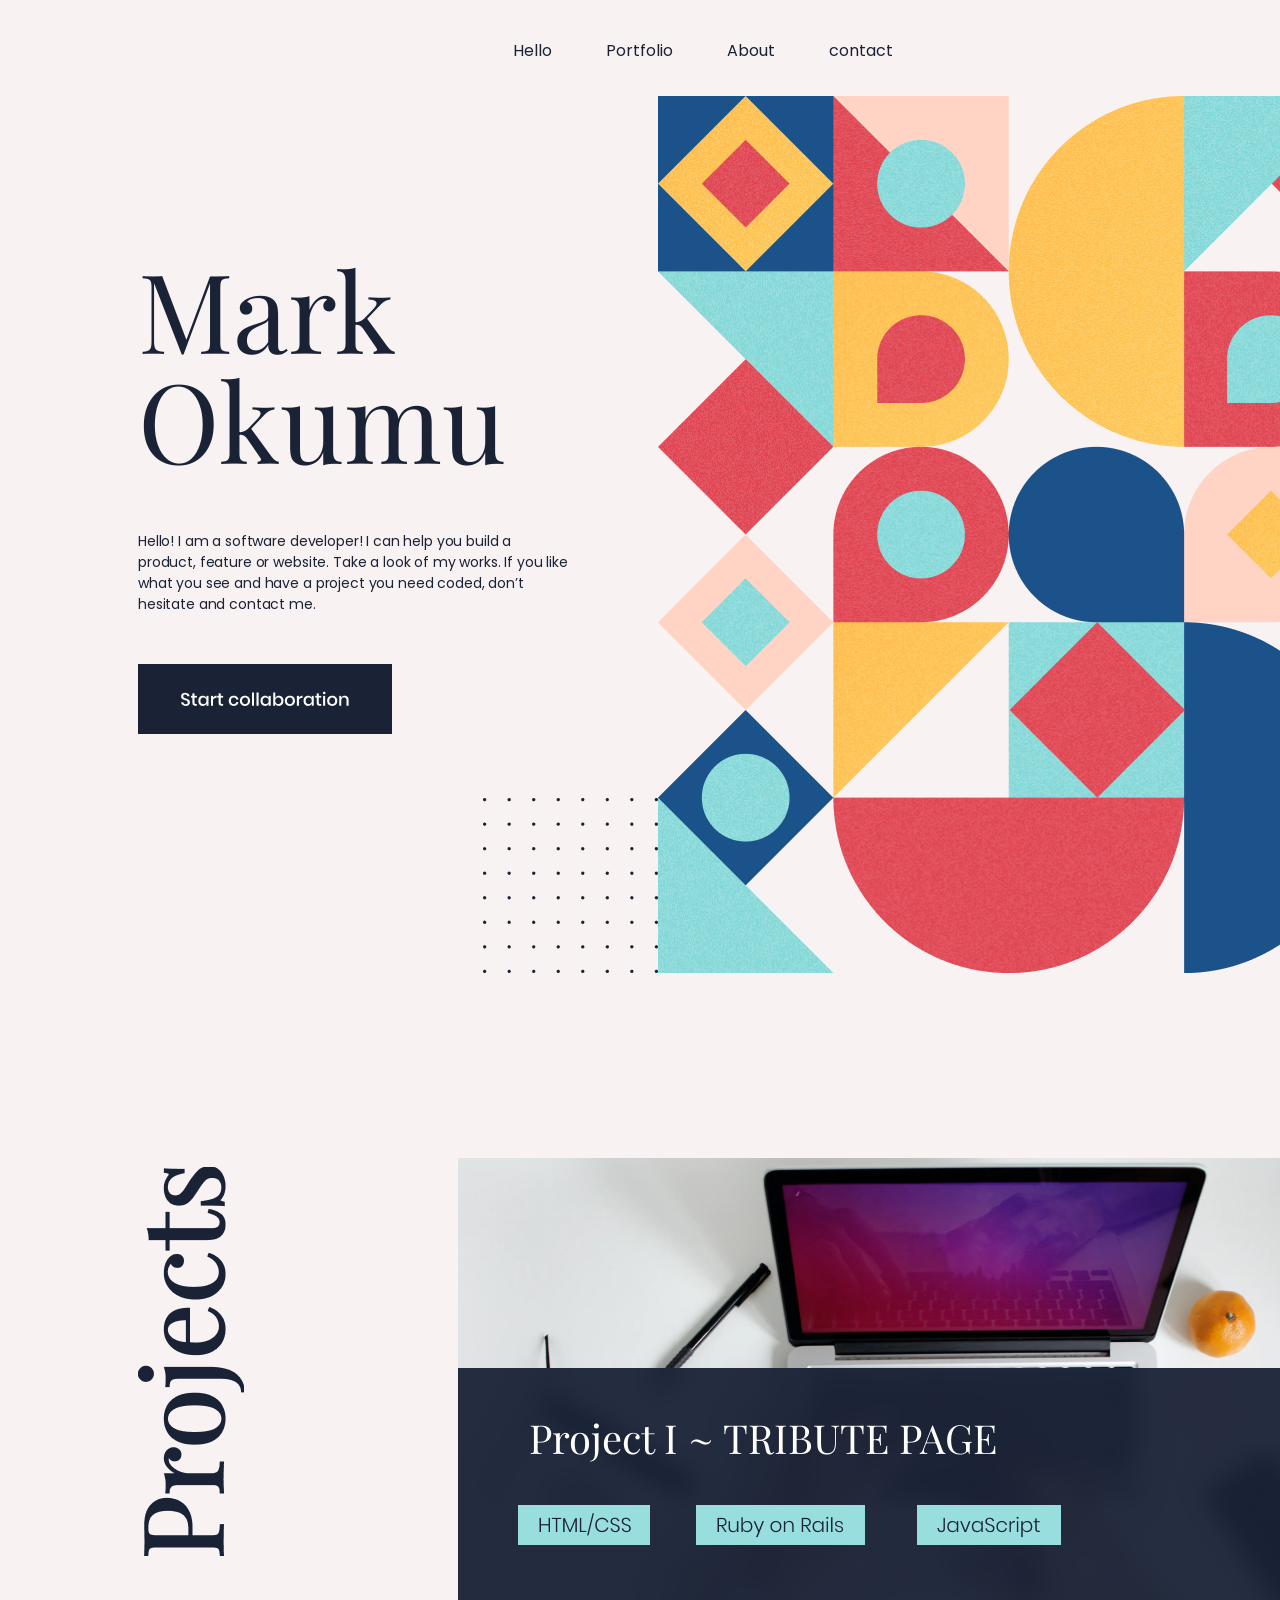
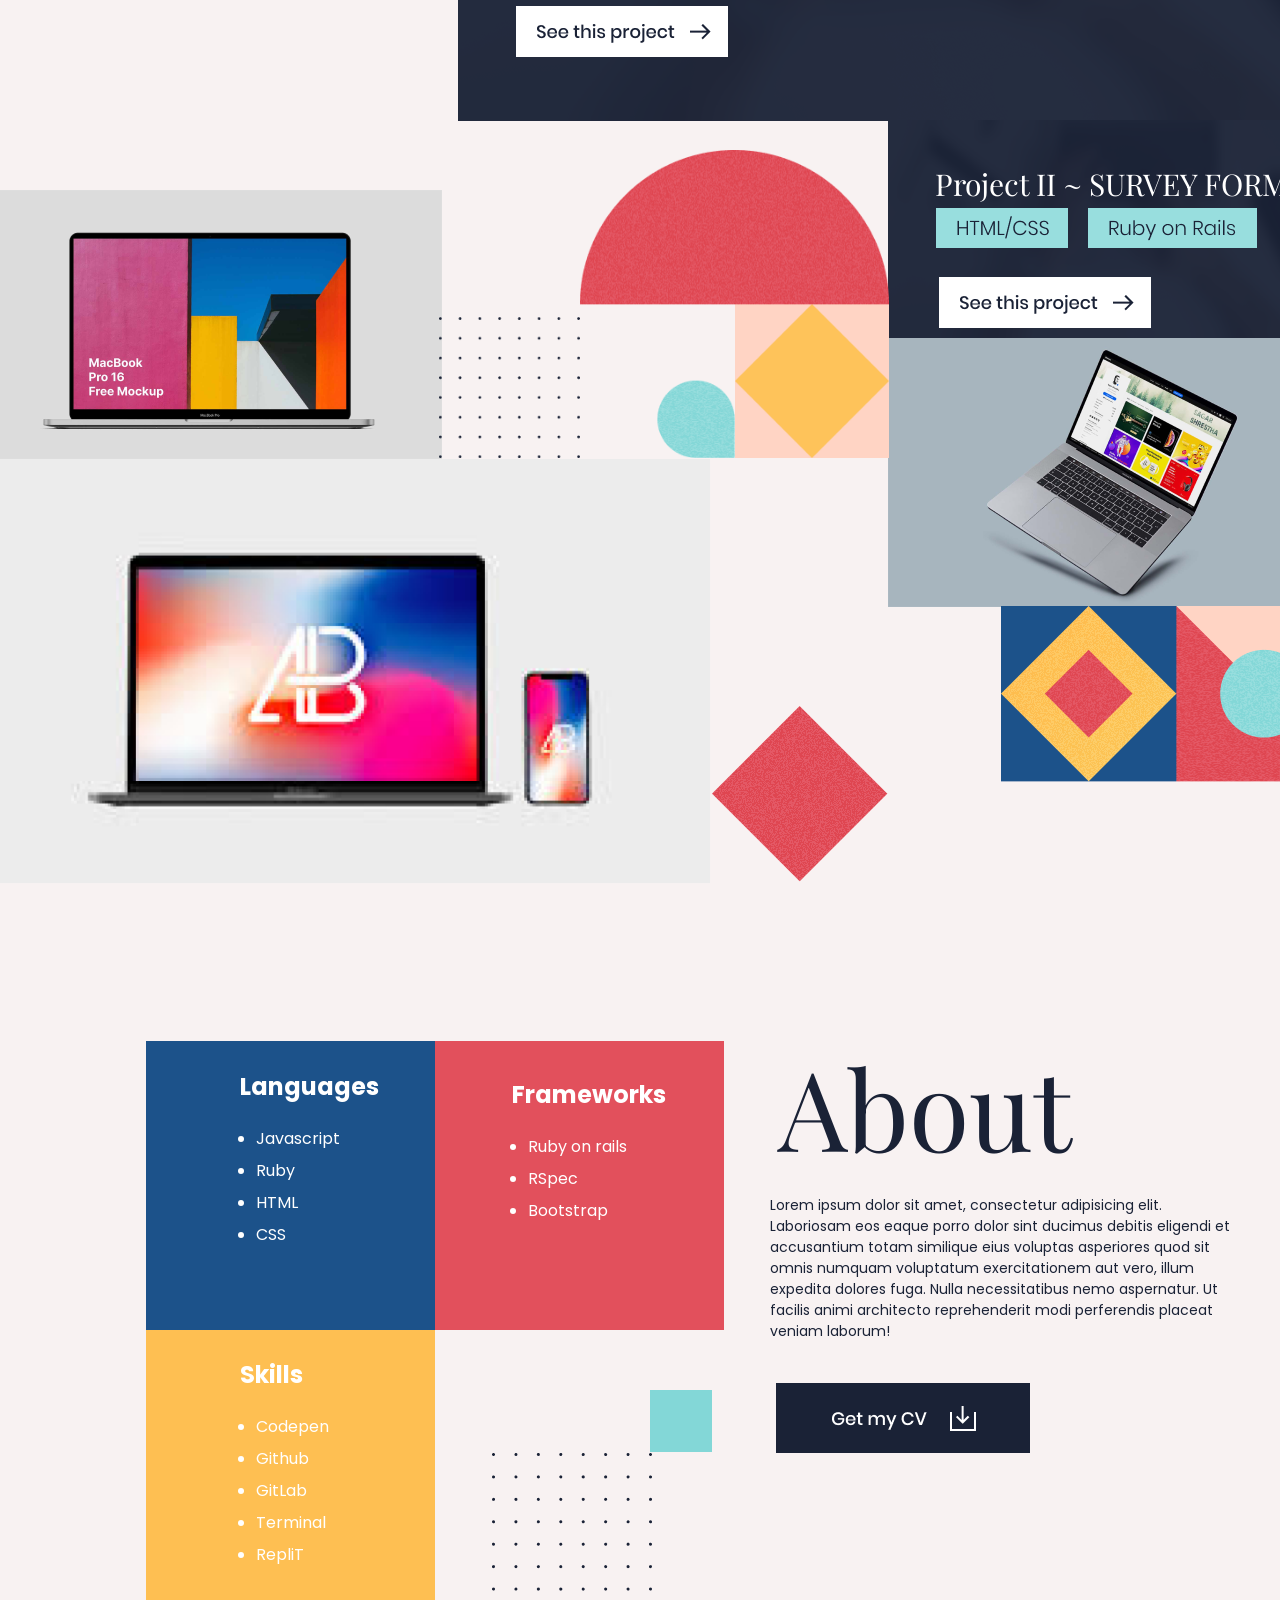
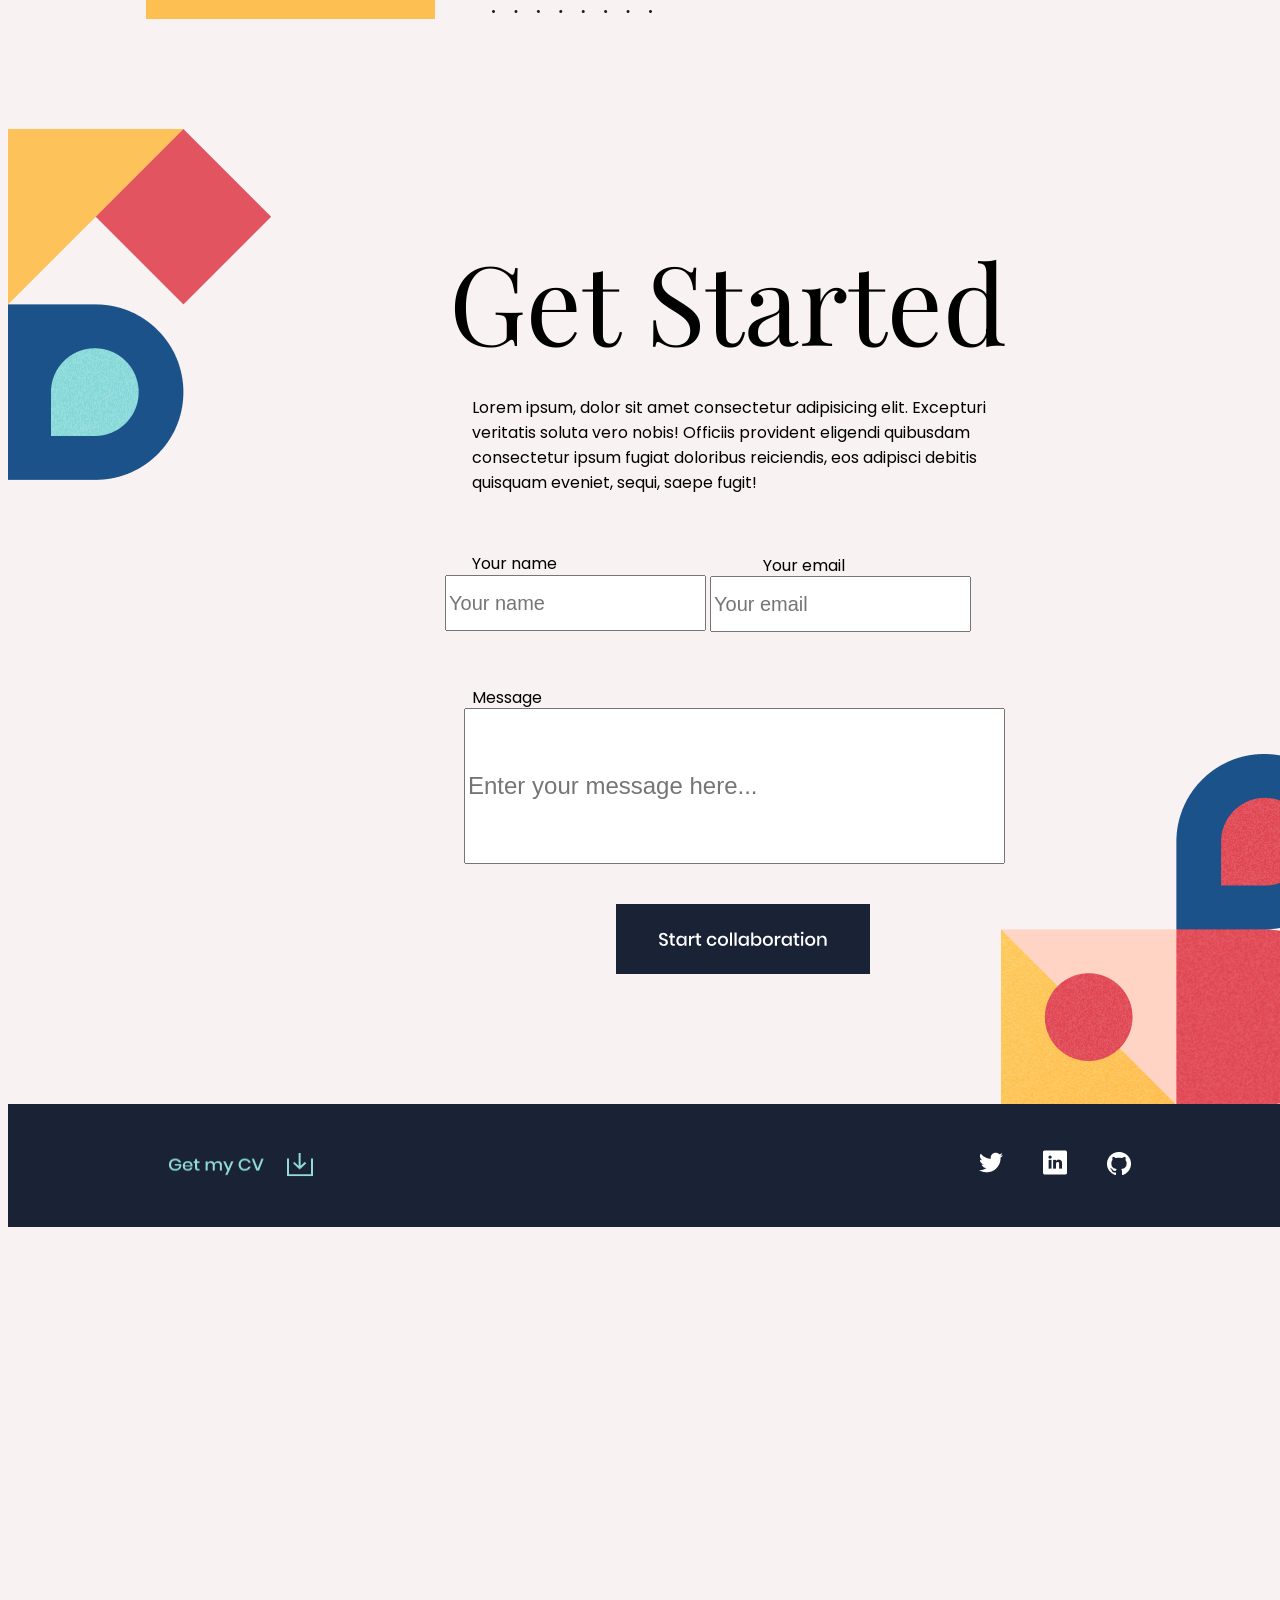
==== index.html @ 05e90b04 "myproject" ====
<!DOCTYPE html>
<html lang="en">
<head>
    <meta charset="UTF-8">
    <meta http-equiv="X-UA-Compatible" content="IE=edge">
    <meta name="viewport" content="width=device-width, initial-scale=1.0">
    <title>OKUMU MARK PORTFOLIO</title>
    <link rel="stylesheet" href="./style.css">
    
</head>
<body>
    
<div class="content">
    <section class="navigation">
    <a href="">Hello</a>
    <a href="">Portfolio</a>
    <a href="#about">About</a>
    <a href="#contact">contact</a>
    </section>
<section class="intro">
    <h1>Mark Okumu</h1>
    <img src="./images/Thur.png" alt="vector1">
    <p>Hello! I am a software developer! I can help you build a product, feature or website. Take a look of my works.
        If you like what you see and have a project you need coded, don’t hesitate and contact me.</p>

<a href="#start"><img src="./images/Group 19.png" alt="start button"></a>
<img src="./images/image_dots.png" alt="dot image">
</section>
    <section>
    <!-- PROJECTS -->
    
    <img src="./images/Projects.png" alt="projects">
    <img src="./images/Rectangle 21.png" alt="macbook">
    
    <img src="./images/Rectangle 22.png" alt="grey rectangle">
    
    <a href="https://github.com/marcokumu/A-BEGINNER-S-TRIBUTE-PAGE" target="_blank" rel="noopener noreferrer"><img src="./images/Group 19 (1).png" alt="see project"></a>
<img src="./images/Group 22.png" alt="html/css">
<img src="./images/Group 23.png" alt="ruby">
<img src="./images/Group 24.png" alt="javascript">
<img src="./images/Rectangle 46.png" alt="laptop1">
<img src="./images/Rectangle 26.png" alt="laptop2">
<img src="./images/Rectangle 22.png" alt="blackrectangle">
<img src="./images/Rectangle 27.png" alt="laptop3">
<img src="./images/image-geometry_3.png" alt="image3">
<img src="./images/image-geometry_2.png" alt="image4">
<img src="./images/Rectangle 41.png" alt="blue1">
<img src="./images/Rectangle 39.png" alt="red1">
<img src="./images/Rectangle 42.png" alt="orange1">

</section>
<section id="about"class="languages">
    <h2 >Languages</h2>
    <ul>
    <li>Javascript</li>
    <li>Ruby</li>
    <li>HTML</li>
    <li>CSS</li>
    </ul>
</section>
<section class="frameworks">
    <h2>Frameworks</h2>
    <ul>
        <li>Ruby on rails</li>
        <li>RSpec</li>
        <li>Bootstrap</li>
    </ul>
    
</section>
<section class="skills">
    <h2>Skills</h2>
    <ul>
        <li>Codepen</li>
        <li>Github</li>
        <li>GitLab</li>
        <li>Terminal</li>
        <li>RepliT</li>
    </ul>
    </section>

    </body>
</section>
<section>
<h3>About</h3>

<p1>Lorem ipsum dolor sit amet, consectetur adipisicing elit. Laboriosam eos eaque porro dolor sint ducimus debitis eligendi et accusantium totam similique eius voluptas asperiores quod sit omnis numquam voluptatum exercitationem aut vero, illum expedita dolores fuga. Nulla necessitatibus nemo aspernatur. Ut facilis animi architecto reprehenderit modi perferendis placeat veniam laborum!</p1>
<a href=""><img src="./images/Group 19 (2).png" alt="getcv"></a>
<img src="./images/Group 51.png" alt="dots3">
<img src="./images/Shape.png" alt="shape">
</section>
<section>
<img src="./images/image-geometry_6.png" alt="finishing">
<h4 id="contact">Get Started</h4>
<p2>Lorem ipsum, dolor sit amet consectetur adipisicing elit. Excepturi veritatis soluta vero nobis! Officiis provident eligendi quibusdam consectetur ipsum fugiat doloribus reiciendis, eos adipisci debitis quisquam eveniet, sequi, saepe fugit!</p2>

</section>
<section class="textfield">
    <!-- text fields -->
    <form>
        <div class="name">
            <p3>Your name</p3>
        <input type="text" name="full name" placeholder="Your name" id="fullname" onblur="myFunction()" required>
    </div>
        <div class="email"> 
            <p4>Your email</p4>
        <input type="email" email="your email" placeholder="Your email" required>
    </div>
       <div class="message">
           <p5>Message</p5>
        <input type="text" message="message" placeholder="Enter your message here...">
    </div>
        
        <img id="start" src="./images/Group 19 (3).png" alt="start">
    </form>
</section>
<img src="./images/image-geometry_7.png" alt="lastvector">
</div>
<section id="socials">
    <a href=""><img src="./images/Group 62.png" alt="getmycv"></a>
   
   
    <div class="social"> 
        <ul>
        <li><a href="https://twitter.com/MarkOkumu5"><img src="./images/Group (1).png" alt="twitter"></a></li>
       <li><a href="https://www.linkedin.com/in/markokumu/"><img src="./images/Group (2).png" alt="linkedin"></a></li>
       <li><a href="https://github.com/marcokumu"><img src="./images/Group.png" alt="github"></a></li>
    </ul>
</div>
<h5>Project I ~ TRIBUTE PAGE</h5>   
    <h6>Project II ~ SURVEY FORM</h6>
    
</section>
<img src="./images/Group 22 (1).png" alt="htmlcss">
    <img src="./images/Group 23 (1).png" alt="rubyonrails">
    <a href="https://github.com/marcokumu/SURVEY-FORM" target="_blank" rel="noopener noreferrer"><img src="./images/Group 77.png" alt="seethisproject"></a>
<img src="./images/Group 24 (1).png" alt="plus1">
<script src="./index.js"></script>
</body>
</html>
---- style.css ----
@import url('https://fonts.googleapis.com/css2?family=Poppins&display=swap');
@import url('https://fonts.googleapis.com/css2?family=Playfair+Display:ital,wght@1,400;1,500&family=Poppins&display=swap');

html {
    scroll-behavior: smooth;
}


body {
     position: relative; 
    background: #f8f2f2; 
    min-height: 4852px;
    min-width: 1440px;
top: 10px;
height: 100%; 
}
 .content {
    /* width: 960px ; */
    height: 1000px;
} 
.navigation {
    position: relative;
    font-family: Poppins;
    /* text-decoration: none; */
    text-align: center;

padding-top: 20px;

}
a {
    padding-right: 50px;
    text-decoration: none;
    color: #1A2236;
}
p {
    position: relative;
    font-family: Poppins;
    /* text-align: center; */
    width: 30%;
    left: 130px;
    top: -830px;
    letter-spacing: -0.01em;
    line-height: 21px;
    font-size: 14px;
    color: #1A2236;
}
h1 {
    position: relative;
    font-family: Playfair Display;
    font-size: 110px;
    font-weight: 400;
    width: 484px;
    height: 220px;
    left: 130px;
   top: 100px;
   line-height: 110px;
   color: #1A2236;

}
img[alt="vector1"] {
    position: relative;
    left: 650px;
    top: -370px;
    height: 877px;
    
}
img[alt="start button"] {
    position: relative;
    top: -900px;
    left: 130px;
}
img[alt="dot image"] {
    position: relative;
    top: -661px;
    left: 167px;
}
img[alt="projects"] {
    position: relative;
    left: 130px;
    top: -40em;
}
img[alt=macbook] {
position: relative;
left: 340px;
top: -30em;
/* width: 897px; */
}
img[alt="grey rectangle"] {
    position: relative;
    left: 450px;
    top: -52em;
    /* width: 897px; */
}
img[alt="html/css"] {
    position: relative;
    top: -63em;
    left: -45em;
}
img[alt="ruby"] {
    position: relative;
    top: -80.2em;
    left: 43em;
}
img[alt="javascript"] {
    position: relative;
    top: -80.2em;
    left: 46em;
}
img[alt="see project"] {
    position: relative;
    top: -56em;
    left: -28.5em;
}
img[alt="laptop1"] {
    position: relative;
    top: -48em;
    left: -22em;
}
 img[alt="blackrectangle"] {
    position: relative;
width: 465px;
height: 218px;
top: -82.5em;
left: 55em;
} 
img[alt="laptop3"] {
    position: relative;
    top: -48.4em;
    left: -31em;
    width:730px;
}
img[alt="laptop2"] {
    position: relative;
    top: -38.8em;
    left: 5.5em;
}
img[alt="image3"] {
    position: relative;
    top: -68em;
    left: 44em;
}
img[alt="image4"] {
    position: relative;
    top: -94.5em ;
    left:-13.33em;
    width: 450px;
}
.languages, .skills, .frameworks {
    color: #FFFFFF;
    font-family: Poppins;
}
img[alt="blue1"] {
    position: relative;
    top: -40em;
    left: -60em;
}
img[alt="red1"] {
    position: relative;
    top: -58.32em;
    left: 26.7em;
}
img[alt="orange1"] {
    position: relative;
    top: -40.3em;
    left: -9.7em;
}
.languages {
    position: relative;
    top: -76em;
    left: 13em;
    line-height: 2rem;
}
.skills {
    position: relative;
    top: -81em;
    left: 13em;
    line-height: 2rem;
}
.frameworks {
    position: relative;
    top: -88em;
    left: 30em;
    line-height: 2rem;
}
h2 {
    position: relative;
    left: 1em;
}
h3 {
    position: relative;
    font-family: Playfair Display;
    font-weight: 400;
    font-size: 110px;
    line-height: 100%;
    color: #1A2236;
    top: -17.5em;
    left: 7em;
}
p1 {
    position: relative;
    font-family: Poppins;
    font-weight: 400;
    font-size: 14px;
    line-height: 21px;
    color: #1A2236;
    width: 33%;
    
    top: -143em;
    float: right;
    left: -14.5em;
}
img[alt="getcv"] {
    position: relative;
    top: -119em;
    left: 48em;
}
img[alt="dots3"] {
    position: relative;
    top: -109em;
    left: 11em;
}
img[alt="shape"] {
    position: relative;
    top: -119em;
    left: 10.6em;
}
img[alt="finishing"] {
    position: relative;
    top: -102em;
}
h4 {
    position: relative;
    font-family: Playfair Display;
    font-weight: 400;
    font-size: 110px;
    text-align: center;
    top: -18.5em;
}
p2 {
    position: relative;
    font-family: Poppins;
    float: right;
    top: -135em;
    width: 40%;
    left: -25em;
}
.textfield {
    position: relative;
    top: -125em;
}
/* .name, .email {
position: relative;
    padding: 20px;
    width: 100px;
    float: left;
    height: 50px;
    margin-right: 90px;
}
.message {
    float: right;

} */
input[type="email"]
{
    position: relative;
    font-size:20px;
    line-height: 50px;
    float: right;
    left: 18em;
    top: -0.2em;

}
input[name="full name"] {
    position: relative;
    font-size: 20px;
    line-height: 50px;
    float: right;
    left: -8.3em;
    top: 1em;
}
input[message="message"] {
    position: relative;
    font-size: 24px;
    line-height: 150px;
    width: 37%;
    left: 19em;
    top: 3em;

} p3, p4, p5 {
    font-family: Poppins;
}
p3 {position: relative;
    left: 29em;
    top: -0.3em;
}
p4 {
    position: relative;
    left: 47.2em;
    top: -1.7em;
}
p5 {
    position: relative;
    left: 29em;
    top: 5em;
}
img[alt="start"] {
    position: relative;
    left: 38em;
    top: 7em;
} img[alt=lastvector] {
    position: relative;
float: right;
left: -6em;
top: -132em;
}
#socials {
    position: relative;
    display: flex;
    width: 1440px;
    height: 123px;
    background: #1A2236;
    top: 205.4em;

} .social li{   
    list-style-type: none;
}
img[alt="twitter"] {
    position: relative;
    top: 2em;
    left: 15em;
}

img[alt="linkedin"] {
 position: relative;
 top: 0.3em ;
 left: 19em
}

img[alt="github"] {
    position: relative;
    top: -1.4em;
    left: 23em;
}
img[alt="getmycv"] {
    position: relative;
    width: 145px;
    height: 25px;
    top: 3em;
    left: 10em;
}
.social {
    position: relative;
    left: 31em;
}
h5 {
    position: relative;
    font-family: Playfair Display;
    font-size: 40px;
    font-weight: 400;
    color: #FFFFFF;
    top: -74em;
    left:5.3em;
}
h6 {
    position: relative;
    font-family: Playfair Display;
    font-size: 30px;
    font-weight: 400;
    color: #FFFFFF;
    top: -87em;
    left: 5em;
}
img[alt="htmlcss"] {
    position: relative;
    top: 41em;
    left: 58em;
}
img[alt="rubyonrails"] {
    position: relative;
    top: 41em;
    left: 59em;
}
img[alt="seethisproject"] {
    position: relative;
    top: 46em;
    left: 38.9em;
}
img[alt="plus1"] {
    position: relative;
    top: 41em;
    left: 46em;
}
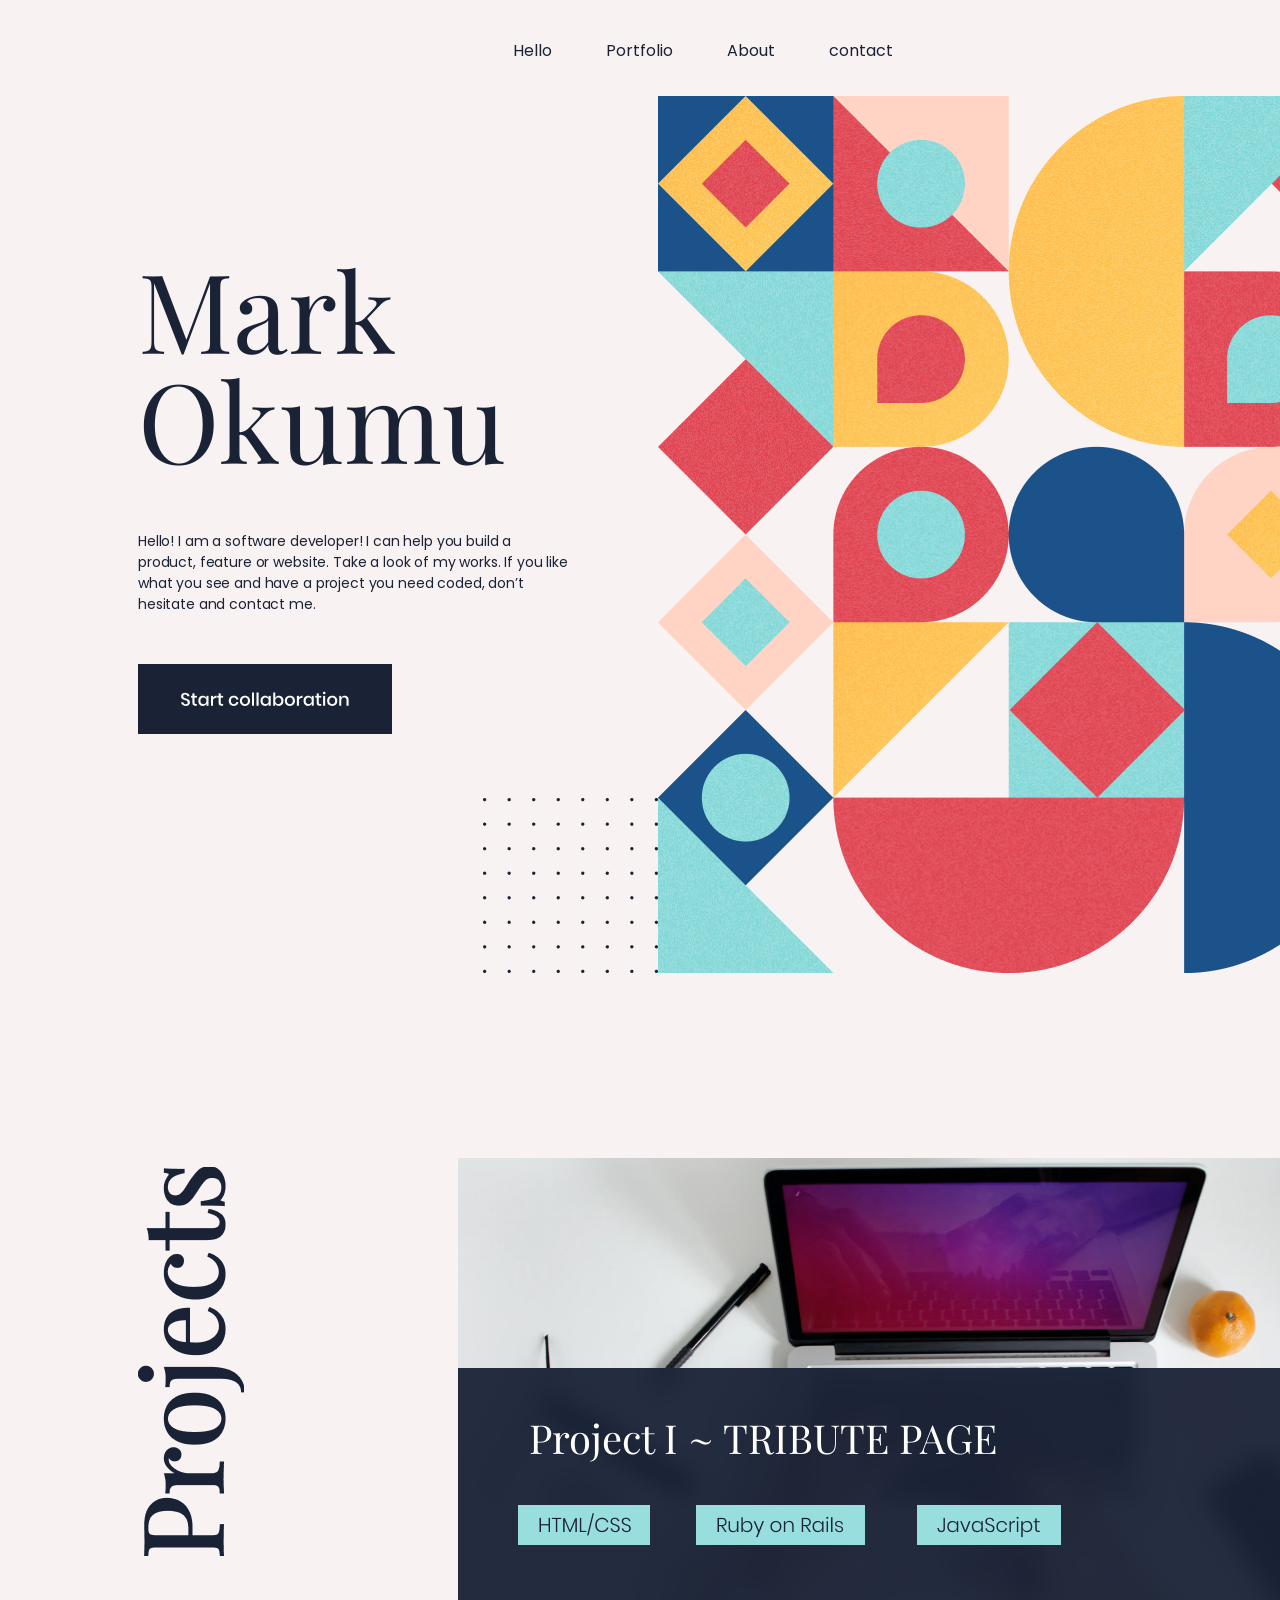
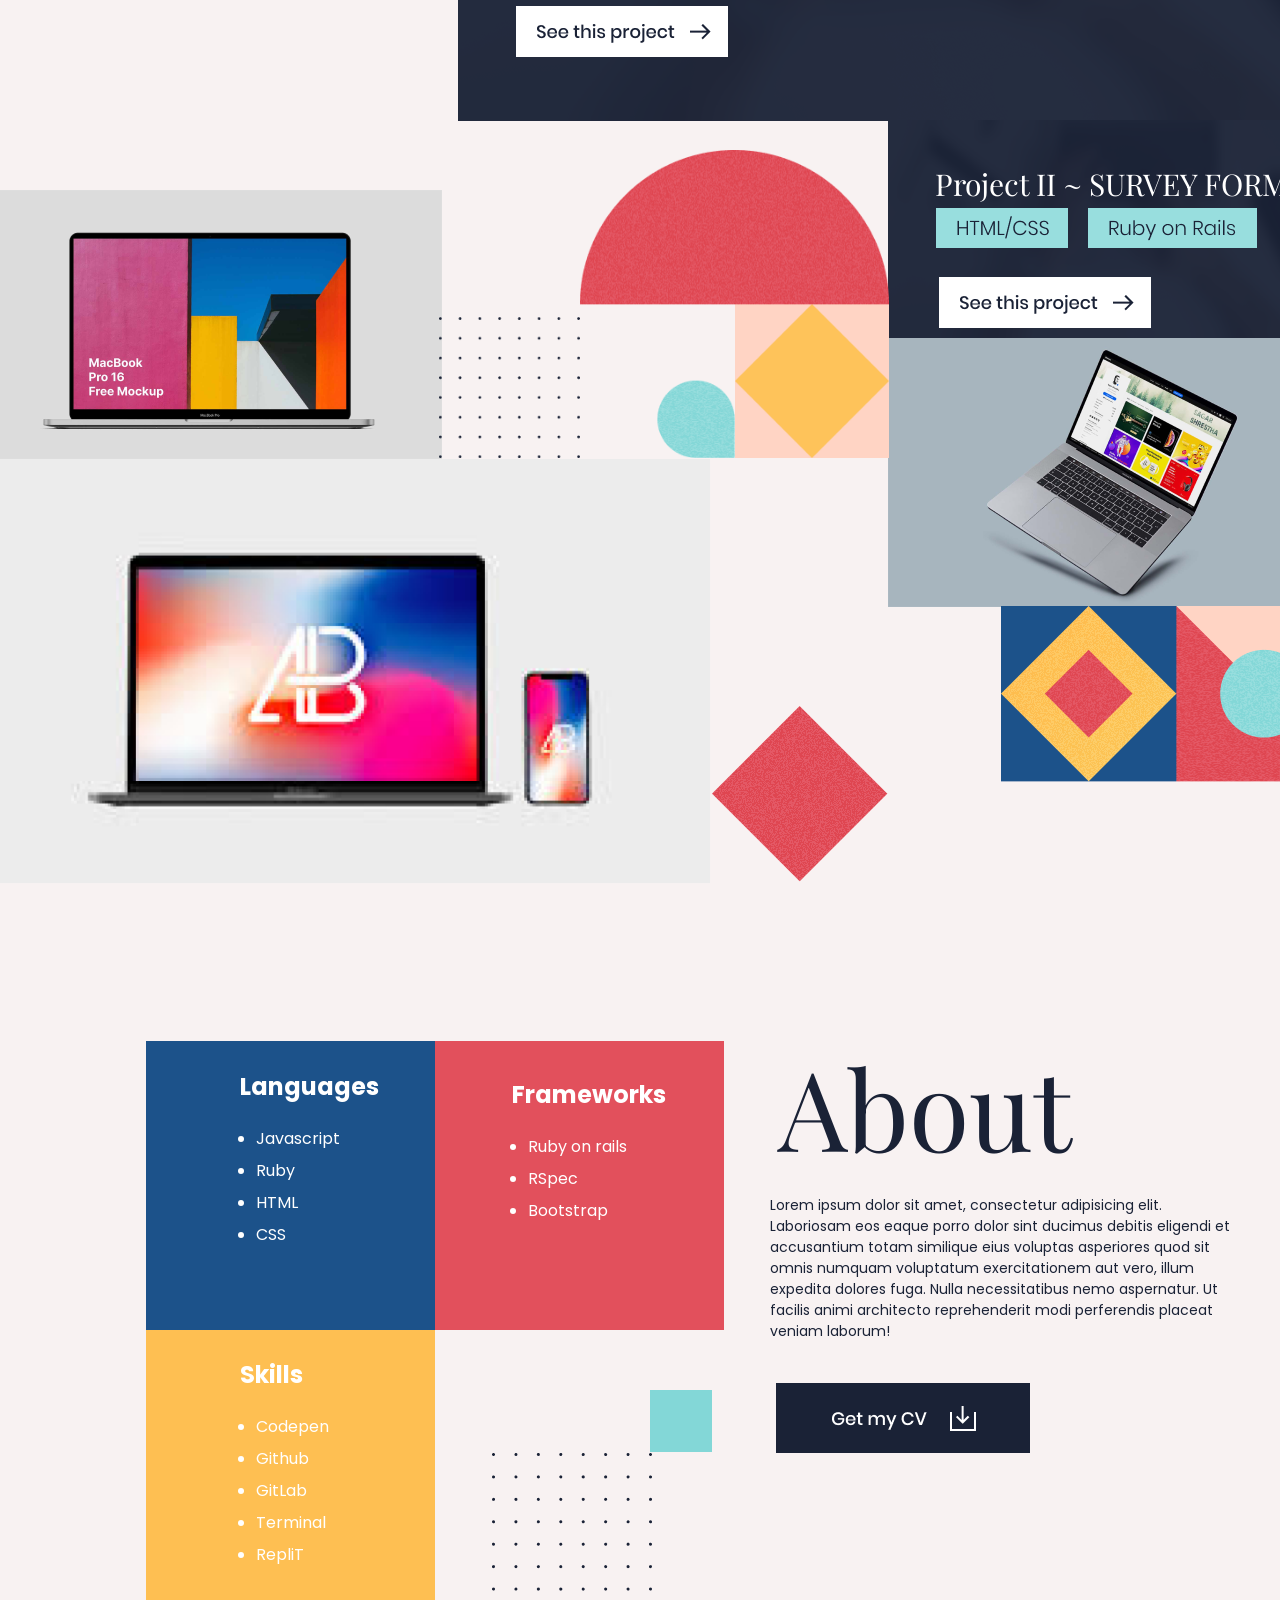
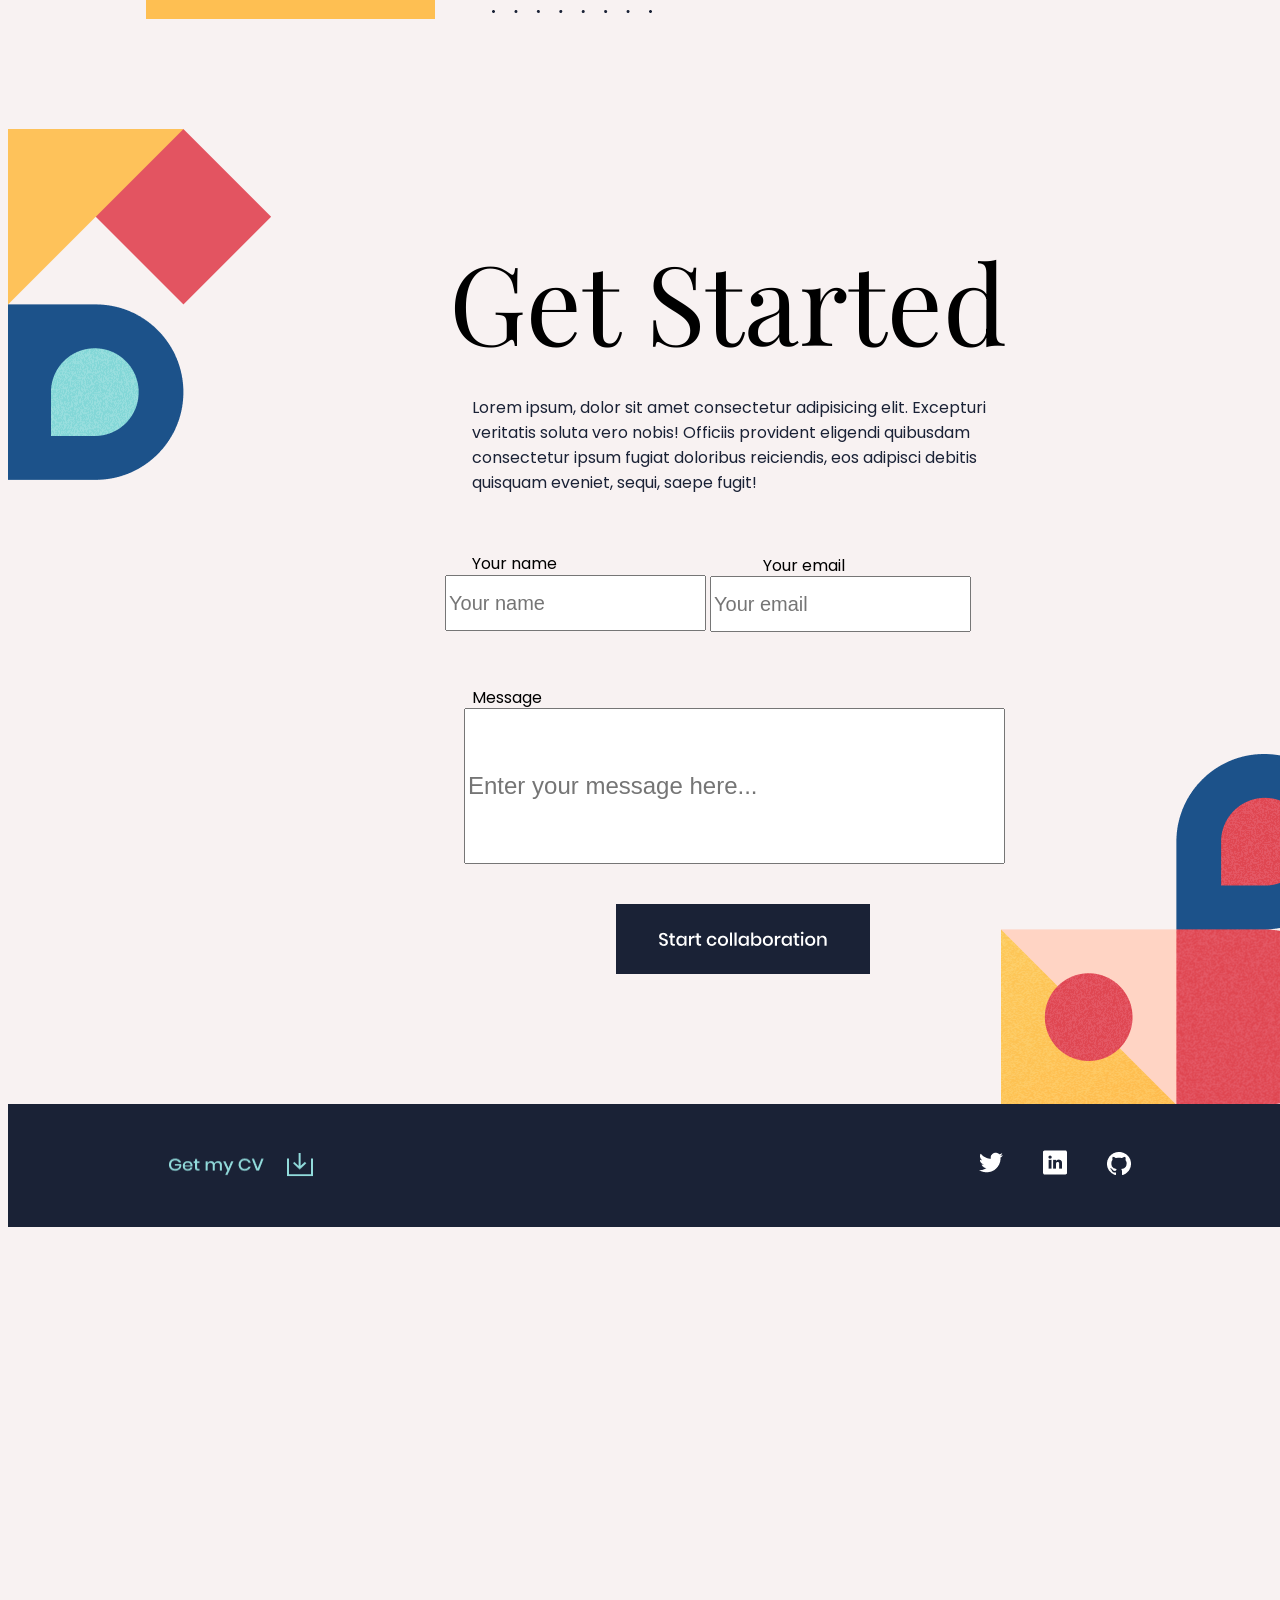
==== commit bddce08e: "video introduction" ====
--- a/index.html
+++ b/index.html
@@ -9,10 +9,10 @@
     
 </head>
 <body>
-    
+    <video autoplay loop muted plays-inline class="video" src="./images/Pexels Videos 4643.mp4"></video>
 <div class="content">
     <section class="navigation">
-    <a href="">Hello</a>
+    <a class="hello" href="">Hello</a>
     <a href="">Portfolio</a>
     <a href="#about">About</a>
     <a href="#contact">contact</a>
@@ -78,7 +78,7 @@
     </ul>
     </section>
 
-    </body>
+    
 </section>
 <section>
 <h3>About</h3>
@@ -128,12 +128,13 @@
 </div>
 <h5>Project I ~ TRIBUTE PAGE</h5>   
     <h6>Project II ~ SURVEY FORM</h6>
-    
+    <video autoplay loop muted plays-inline class="video1" src="./images/production ID_3945144.mp4"></video>
 </section>
 <img src="./images/Group 22 (1).png" alt="htmlcss">
     <img src="./images/Group 23 (1).png" alt="rubyonrails">
     <a href="https://github.com/marcokumu/SURVEY-FORM" target="_blank" rel="noopener noreferrer"><img src="./images/Group 77.png" alt="seethisproject"></a>
 <img src="./images/Group 24 (1).png" alt="plus1">
+
 <script src="./index.js"></script>
 </body>
 </html>
--- a/style.css
+++ b/style.css
@@ -13,6 +13,16 @@
     min-width: 1440px;
 top: 10px;
 height: 100%; 
+}
+.video {
+    position: absolute;
+    z-index: -1;
+   top: 0;
+}
+.video1 {
+    position: absolute;
+    z-index: -1;
+    bottom: 0;
 }
  .content {
     /* width: 960px ; */
@@ -243,6 +253,7 @@
     top: -135em;
     width: 40%;
     left: -25em;
+    color: #1A2236;
 }
 .textfield {
     position: relative;
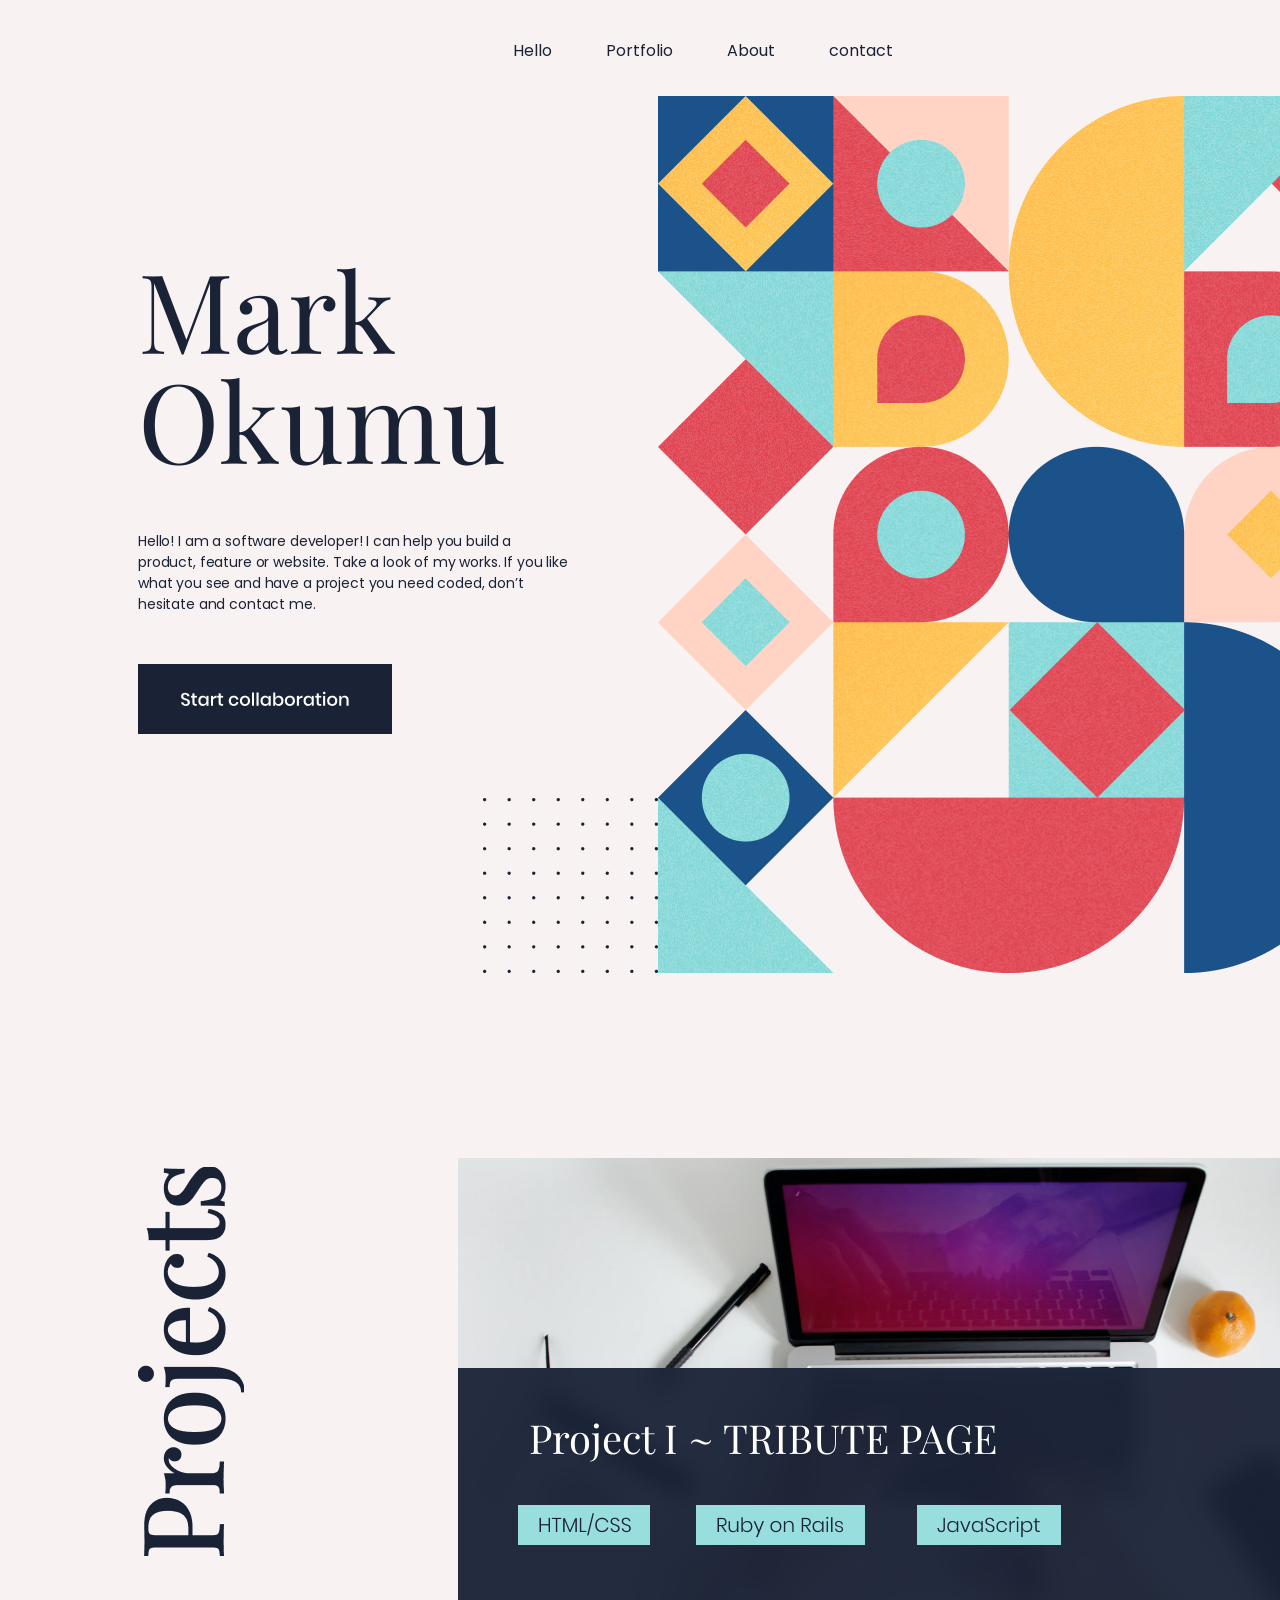
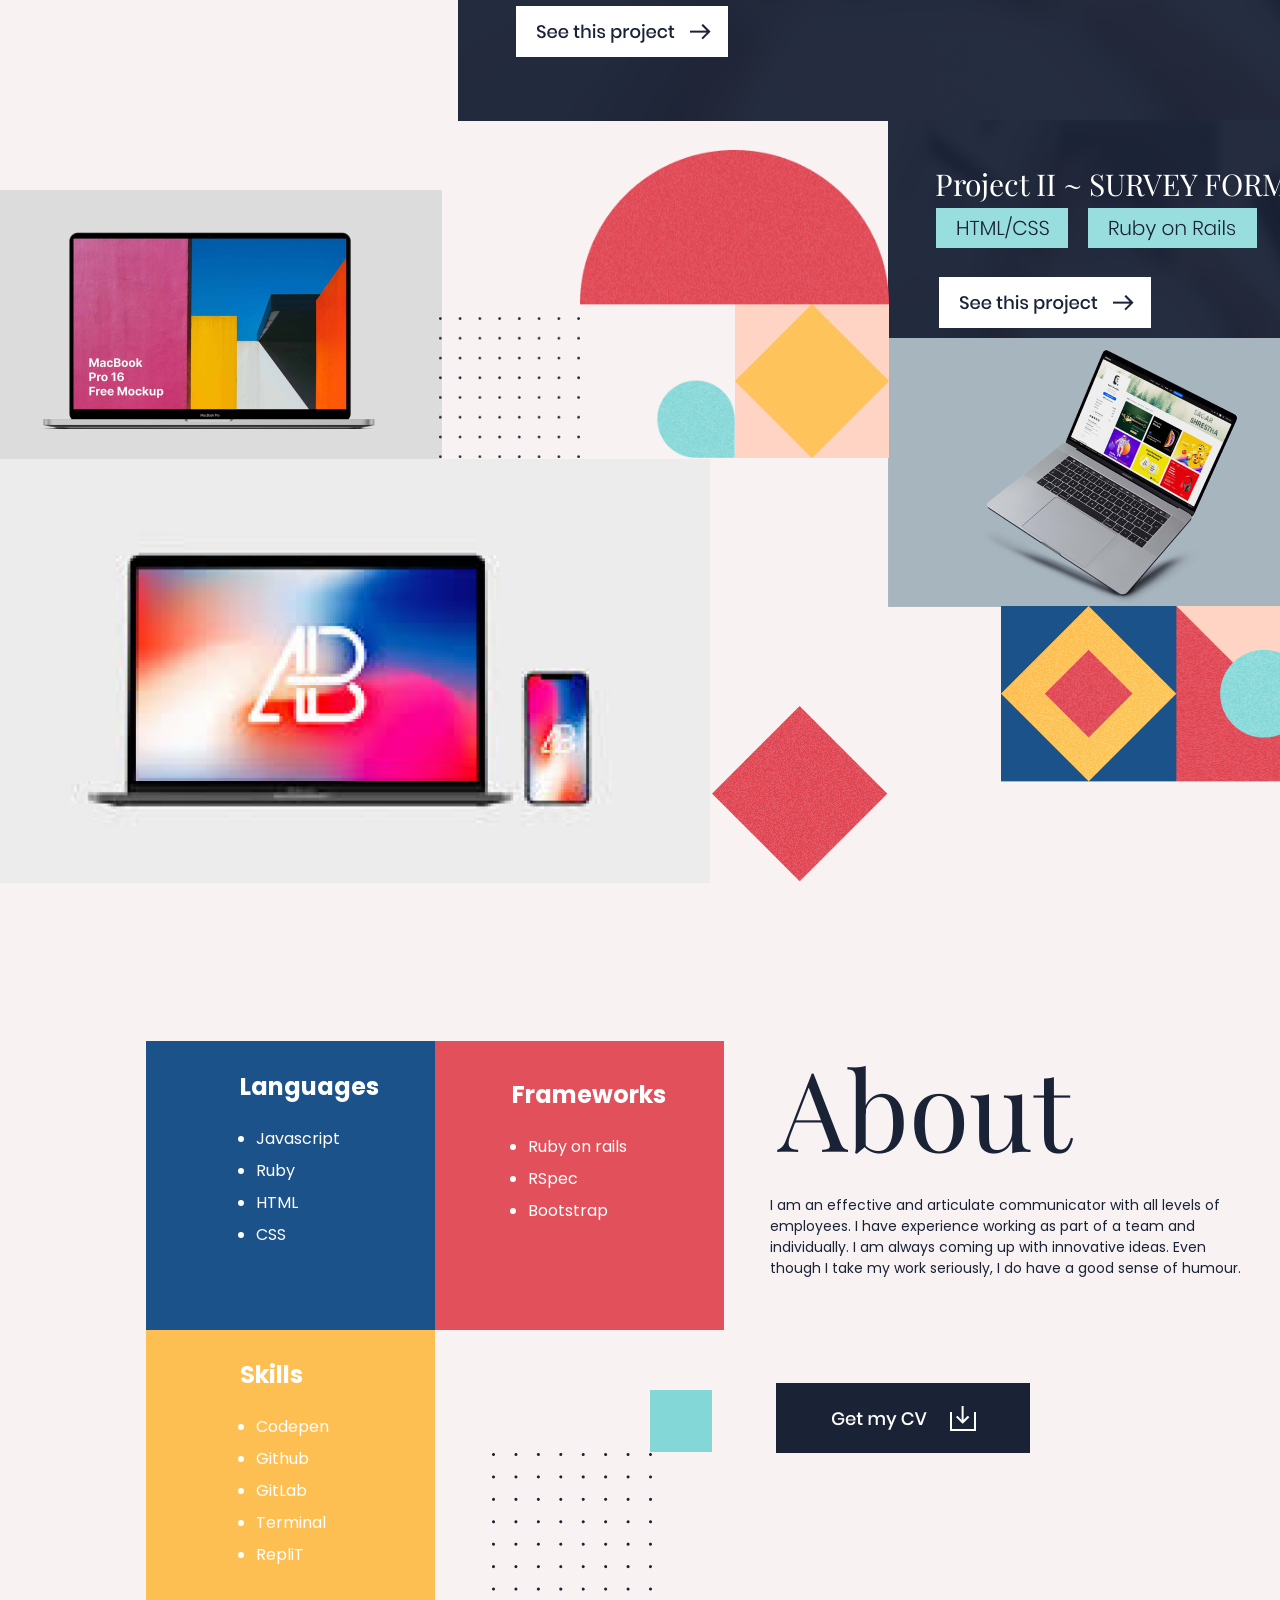
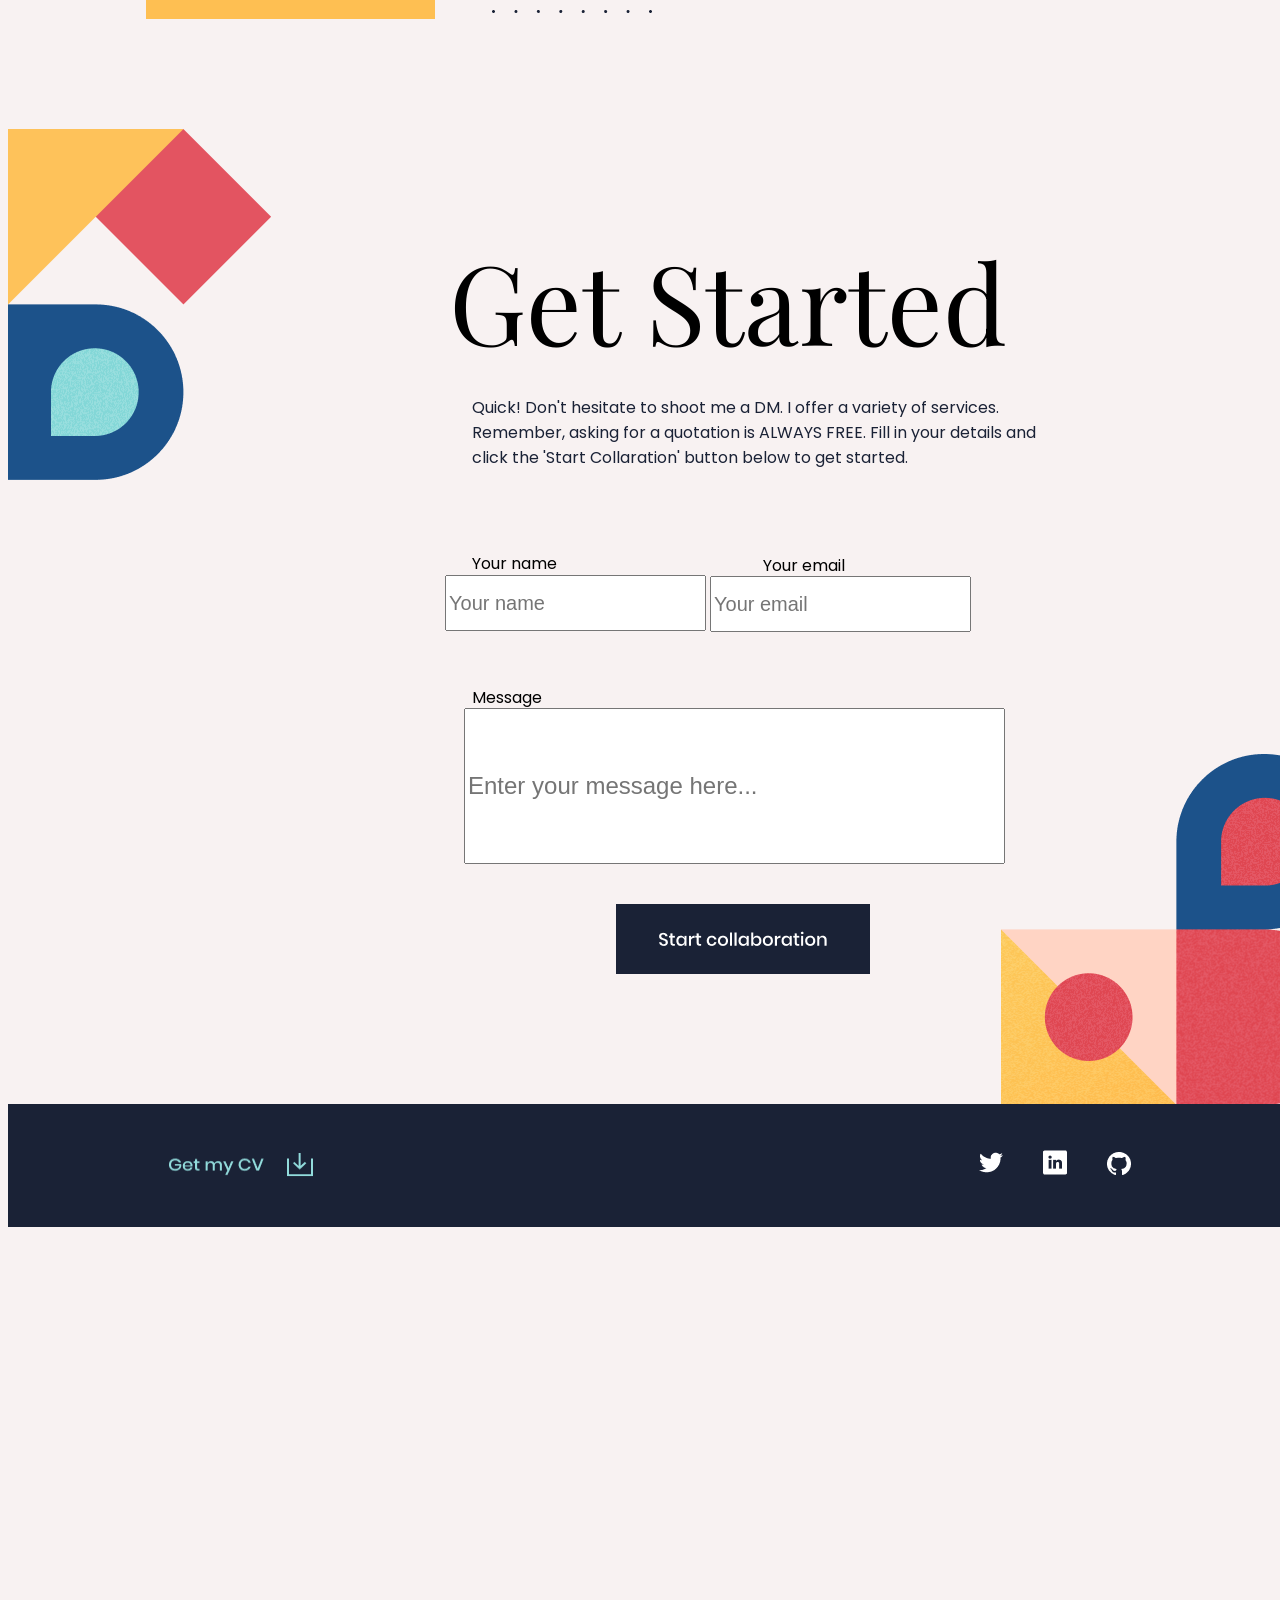
==== commit b34f72b9: "about me message" ====
--- a/index.html
+++ b/index.html
@@ -83,7 +83,7 @@
 <section>
 <h3>About</h3>
 
-<p1>Lorem ipsum dolor sit amet, consectetur adipisicing elit. Laboriosam eos eaque porro dolor sint ducimus debitis eligendi et accusantium totam similique eius voluptas asperiores quod sit omnis numquam voluptatum exercitationem aut vero, illum expedita dolores fuga. Nulla necessitatibus nemo aspernatur. Ut facilis animi architecto reprehenderit modi perferendis placeat veniam laborum!</p1>
+<p1>I am an effective and articulate communicator with all levels of employees. I have experience working as part of a team and individually. I am always coming up with innovative ideas. Even though I take my work seriously, I do have a good sense of humour.</p1>
 <a href=""><img src="./images/Group 19 (2).png" alt="getcv"></a>
 <img src="./images/Group 51.png" alt="dots3">
 <img src="./images/Shape.png" alt="shape">
@@ -91,7 +91,7 @@
 <section>
 <img src="./images/image-geometry_6.png" alt="finishing">
 <h4 id="contact">Get Started</h4>
-<p2>Lorem ipsum, dolor sit amet consectetur adipisicing elit. Excepturi veritatis soluta vero nobis! Officiis provident eligendi quibusdam consectetur ipsum fugiat doloribus reiciendis, eos adipisci debitis quisquam eveniet, sequi, saepe fugit!</p2>
+<p2>Quick! Don't hesitate to shoot me a DM. I offer a variety of services. Remember, asking for a quotation is ALWAYS FREE. Fill in your details and click the 'Start Collaration' button below to get started.</p2>
 
 </section>
 <section class="textfield">
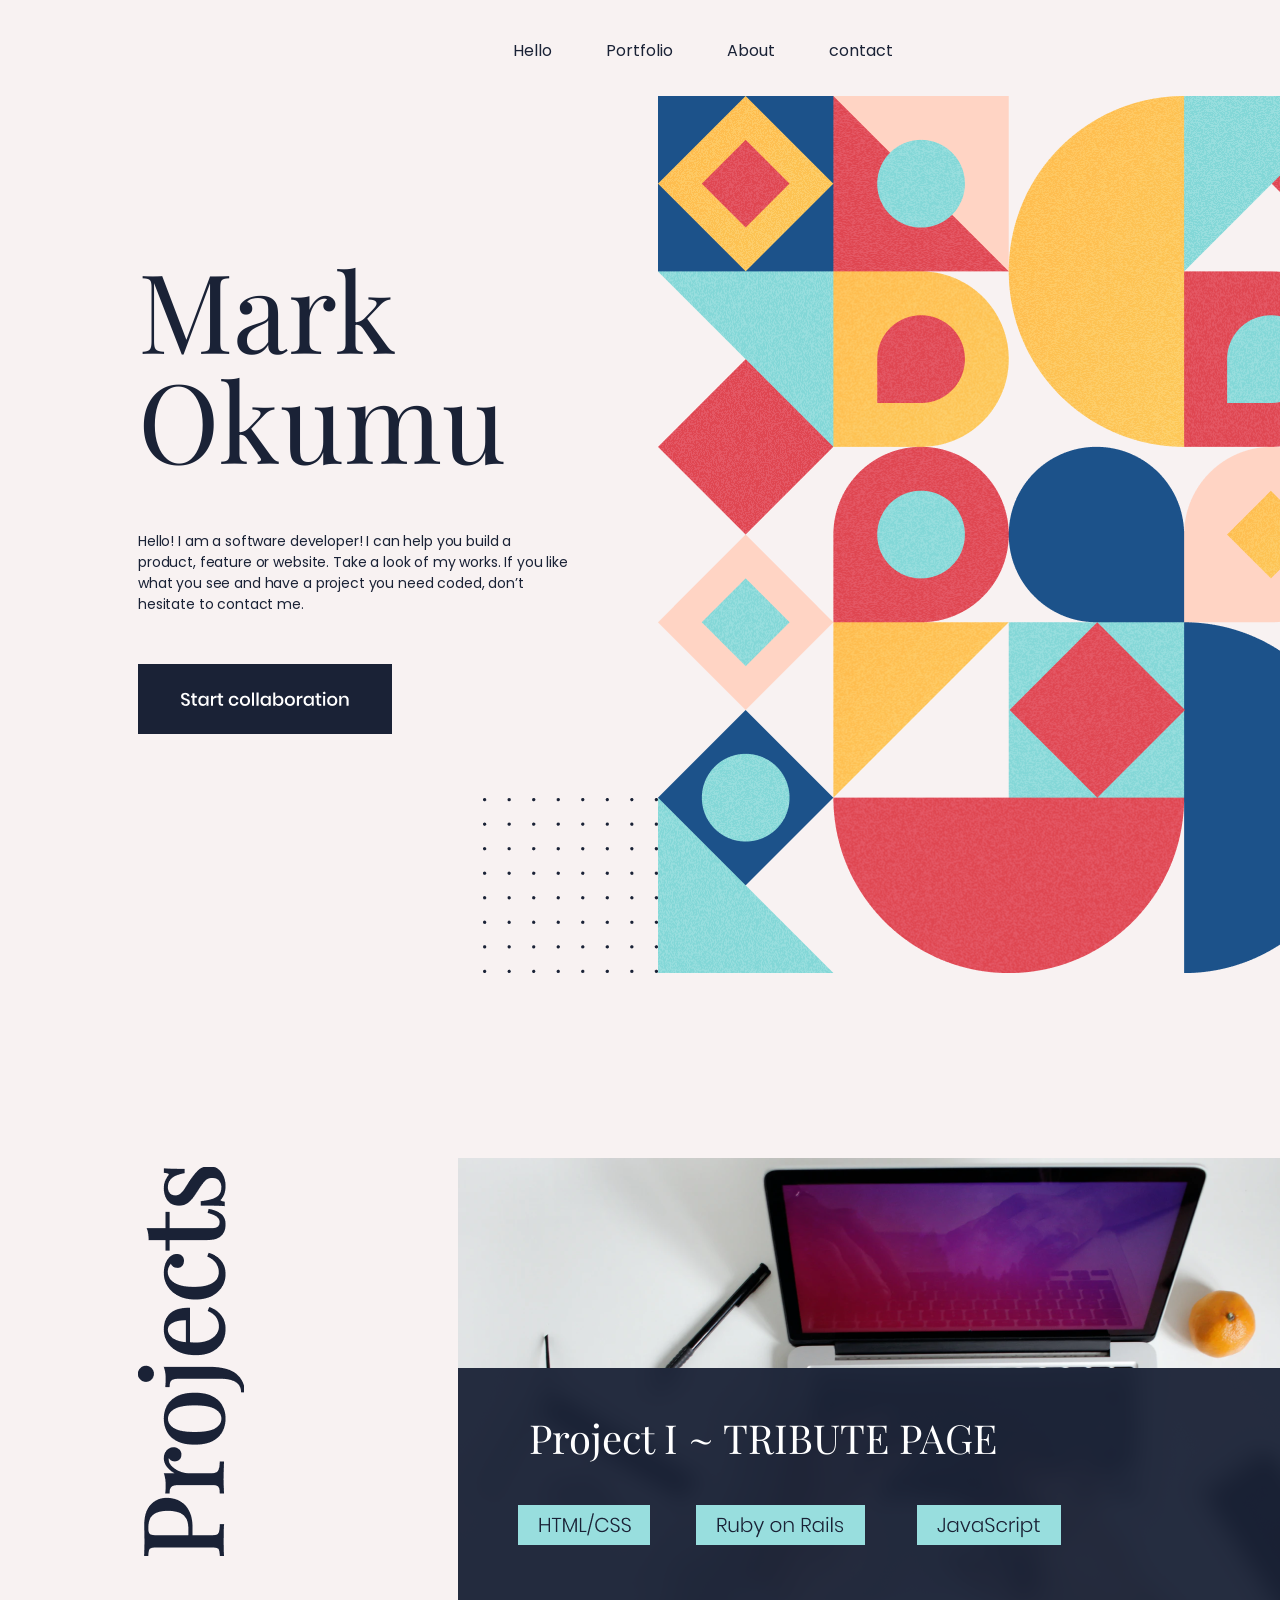
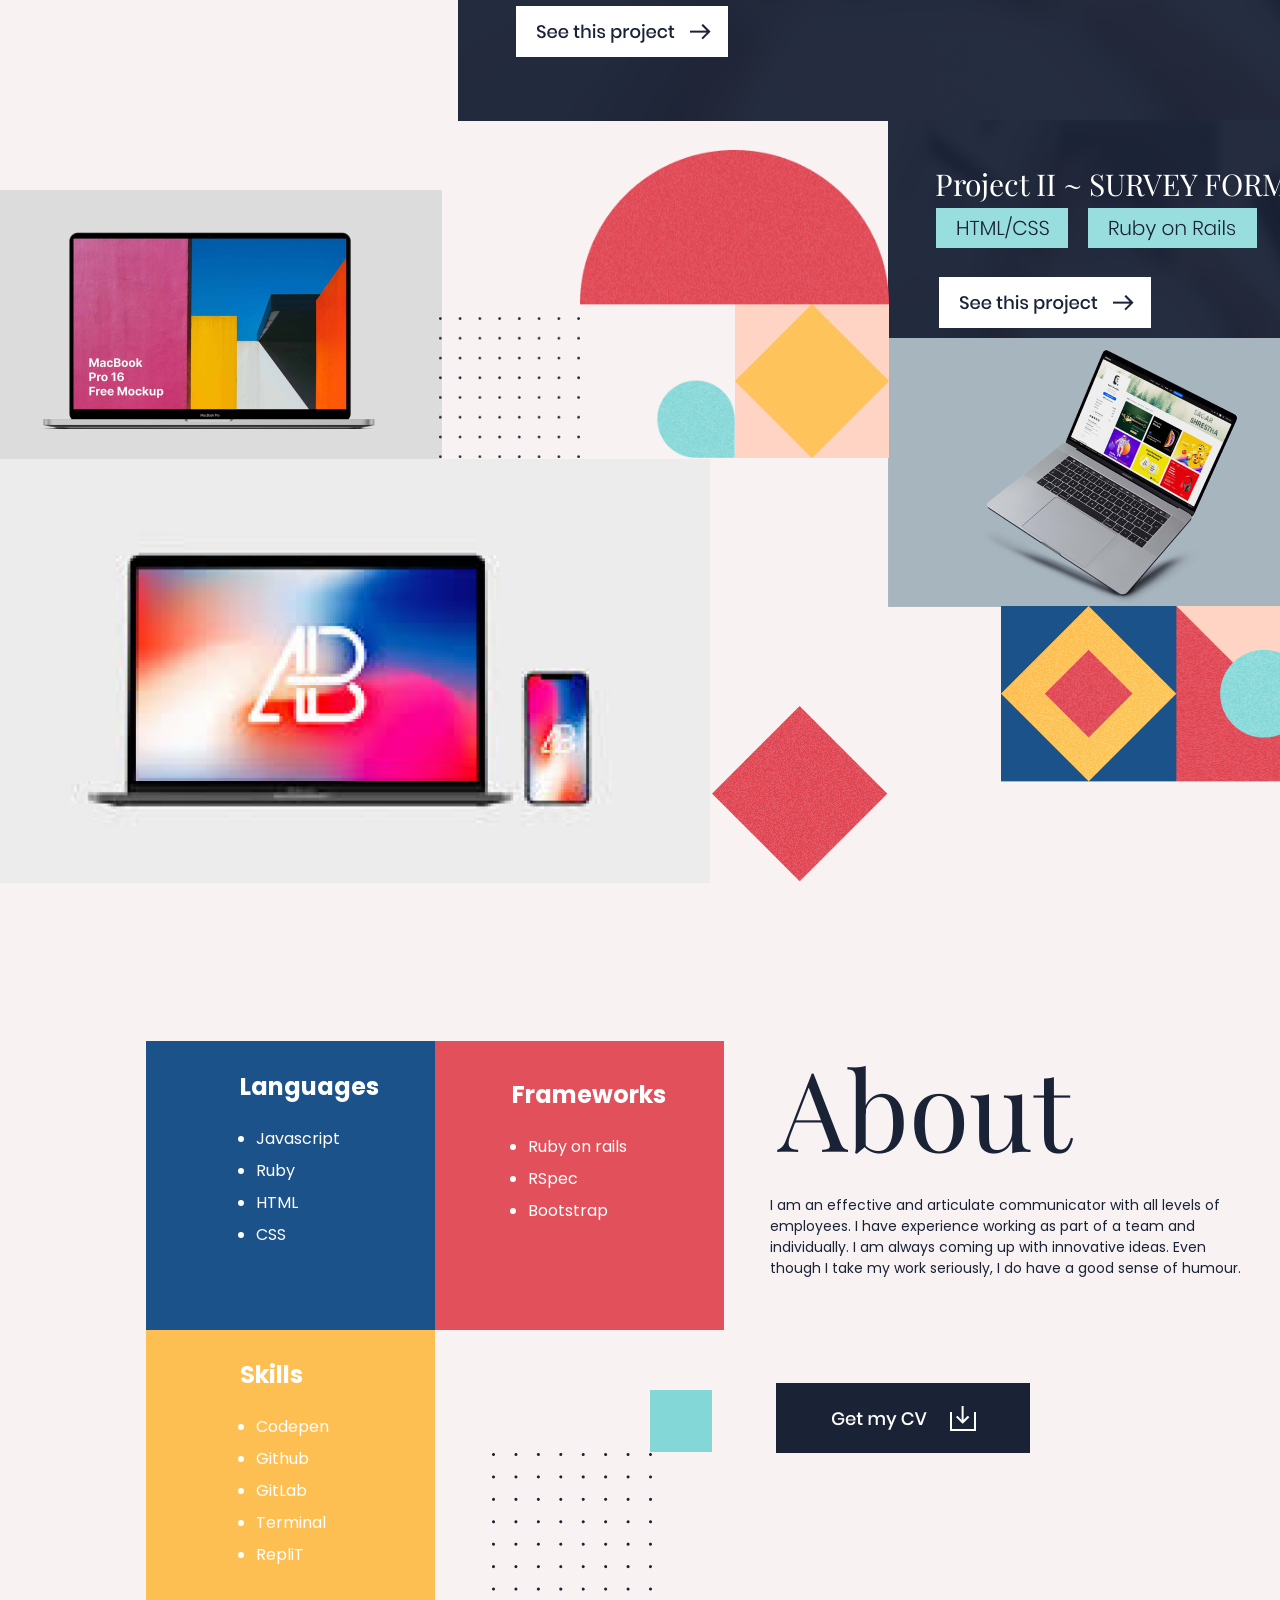
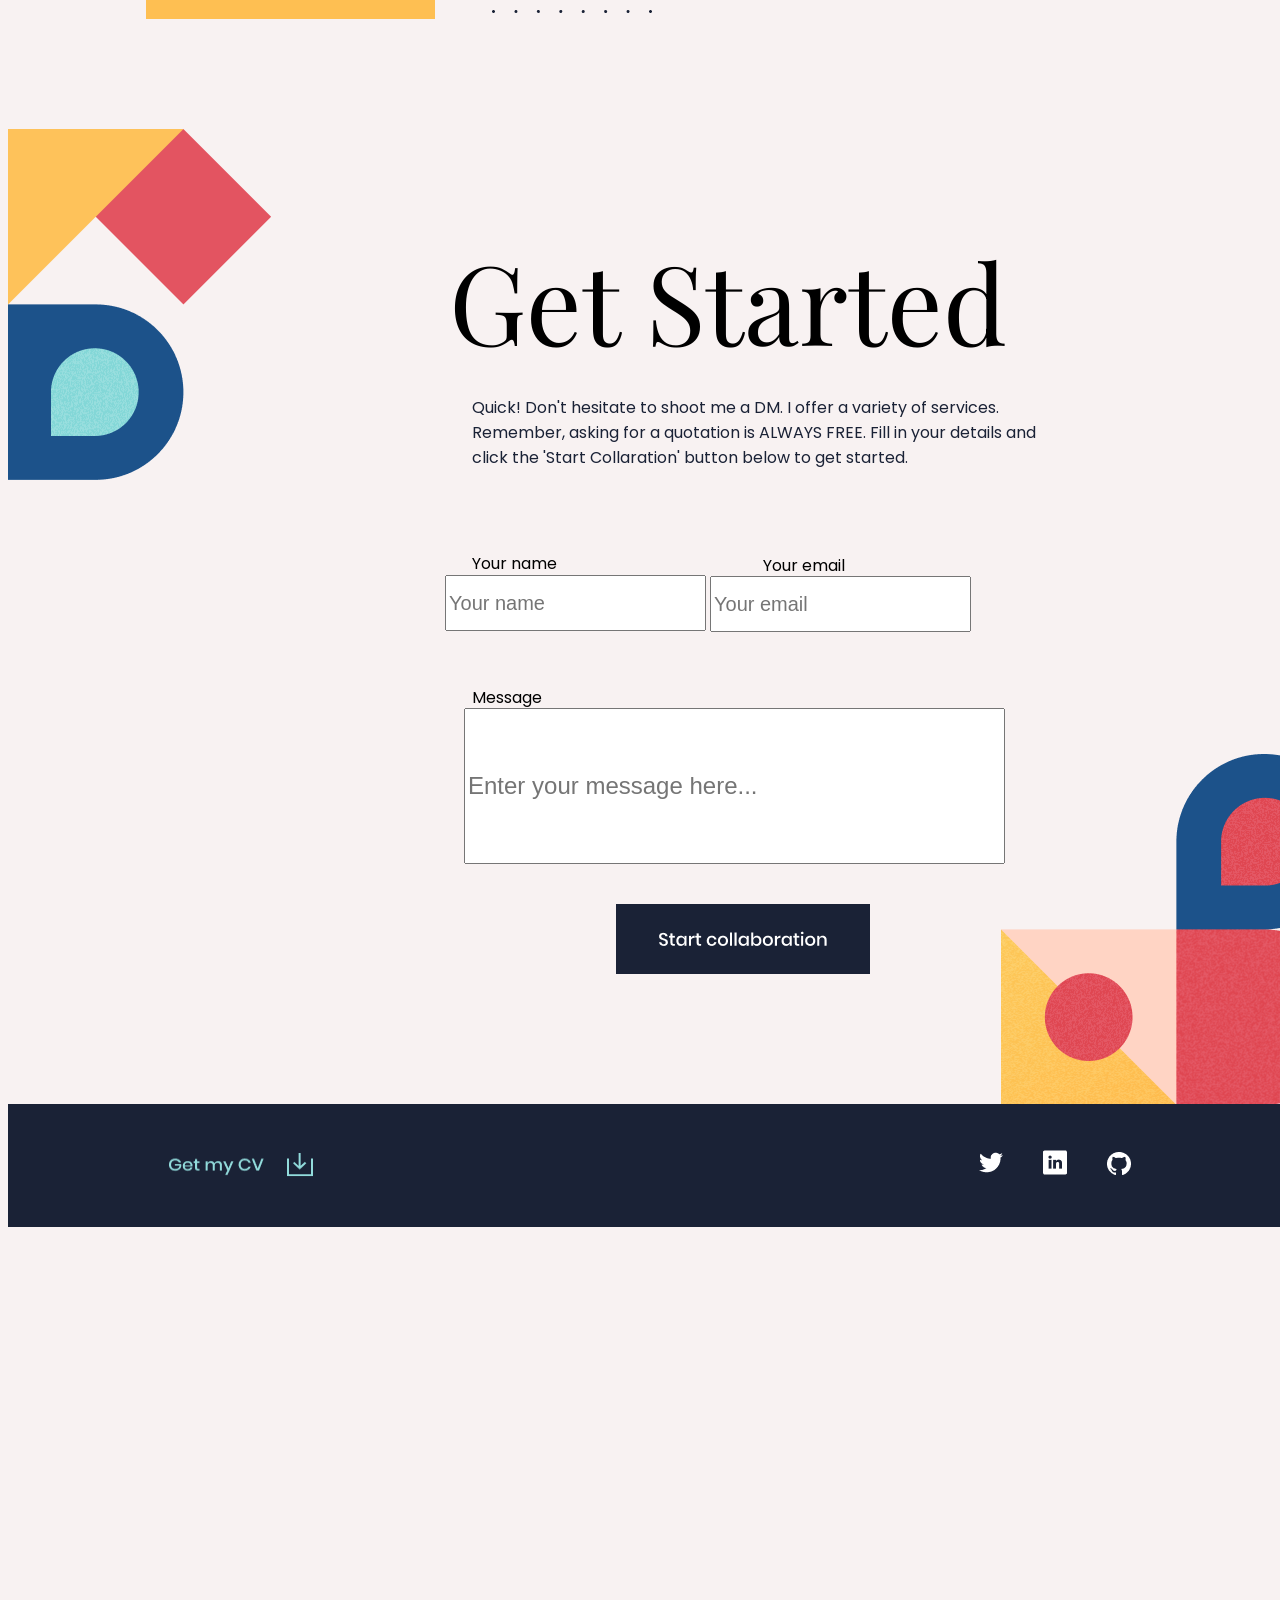
==== commit 606be78f: "spelling correction" ====
--- a/index.html
+++ b/index.html
@@ -21,7 +21,7 @@
     <h1>Mark Okumu</h1>
     <img src="./images/Thur.png" alt="vector1">
     <p>Hello! I am a software developer! I can help you build a product, feature or website. Take a look of my works.
-        If you like what you see and have a project you need coded, don’t hesitate and contact me.</p>
+        If you like what you see and have a project you need coded, don’t hesitate to contact me.</p>
 
 <a href="#start"><img src="./images/Group 19.png" alt="start button"></a>
 <img src="./images/image_dots.png" alt="dot image">
